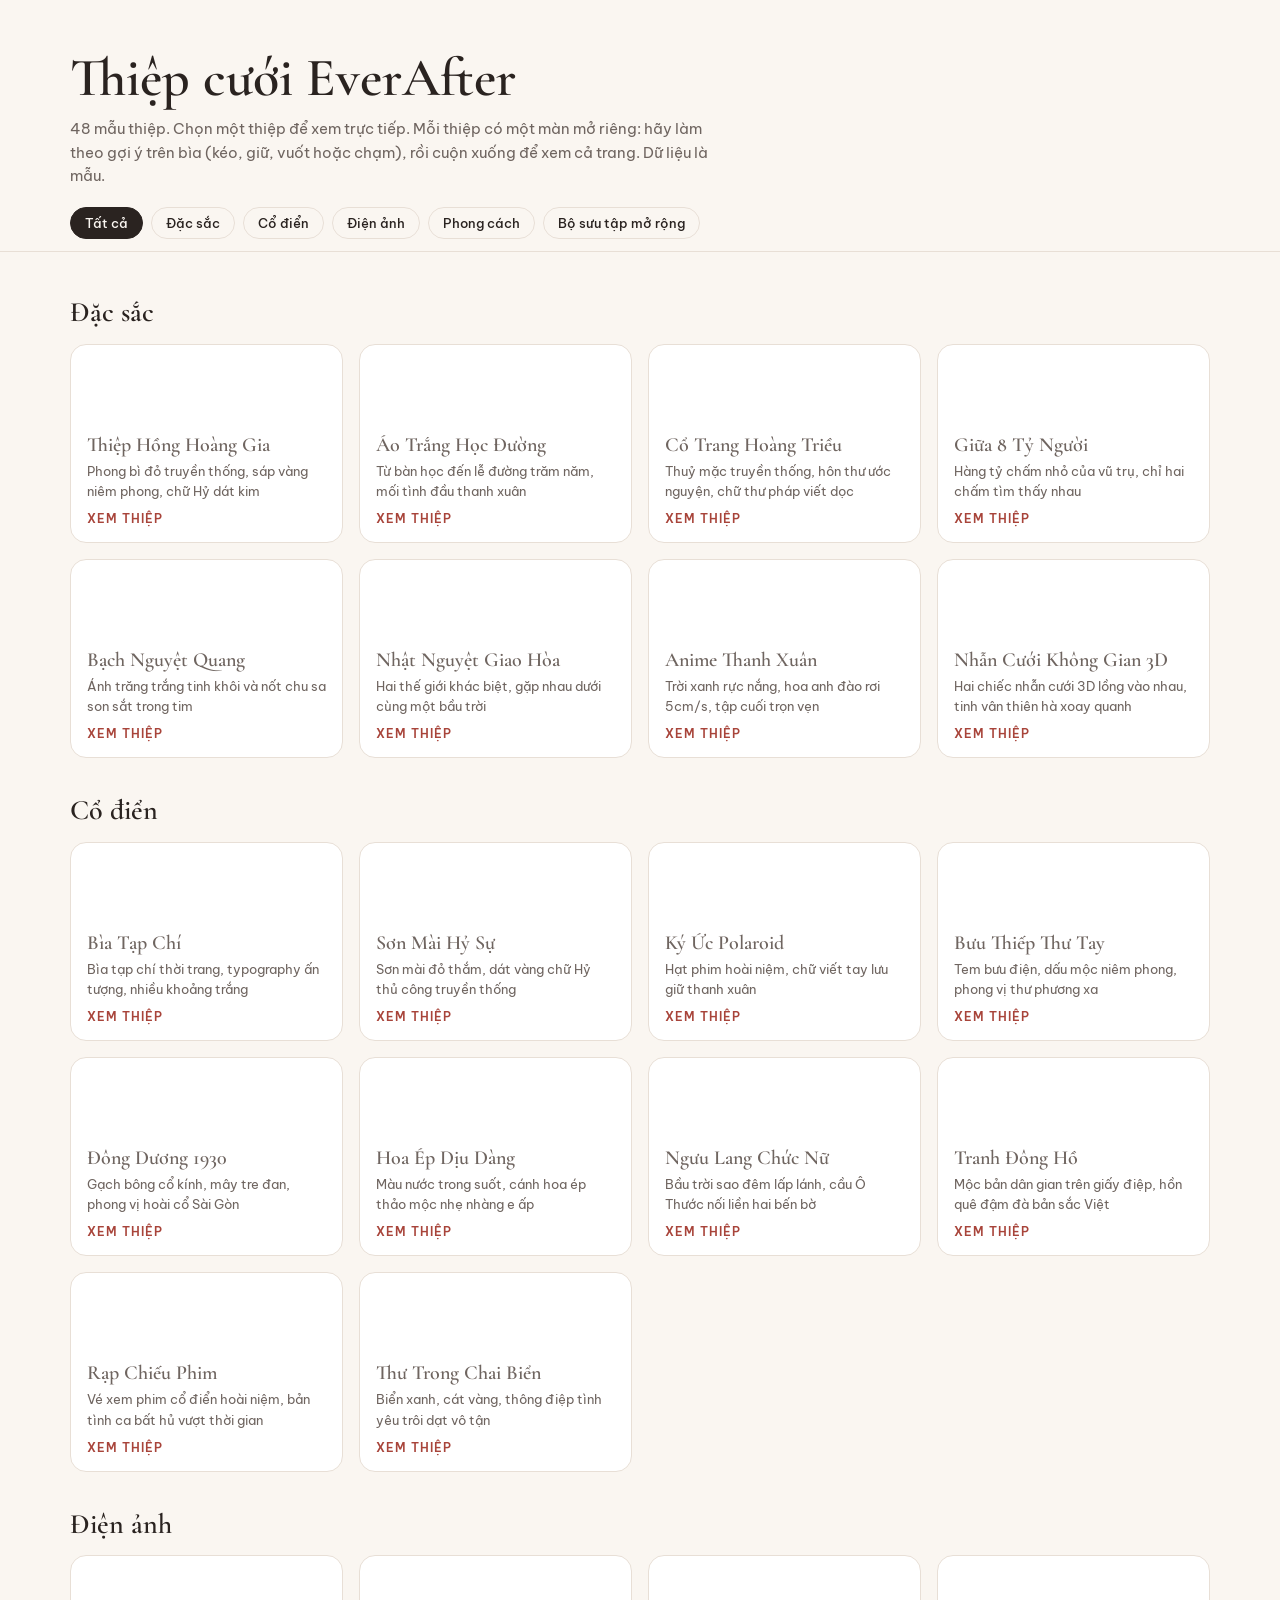
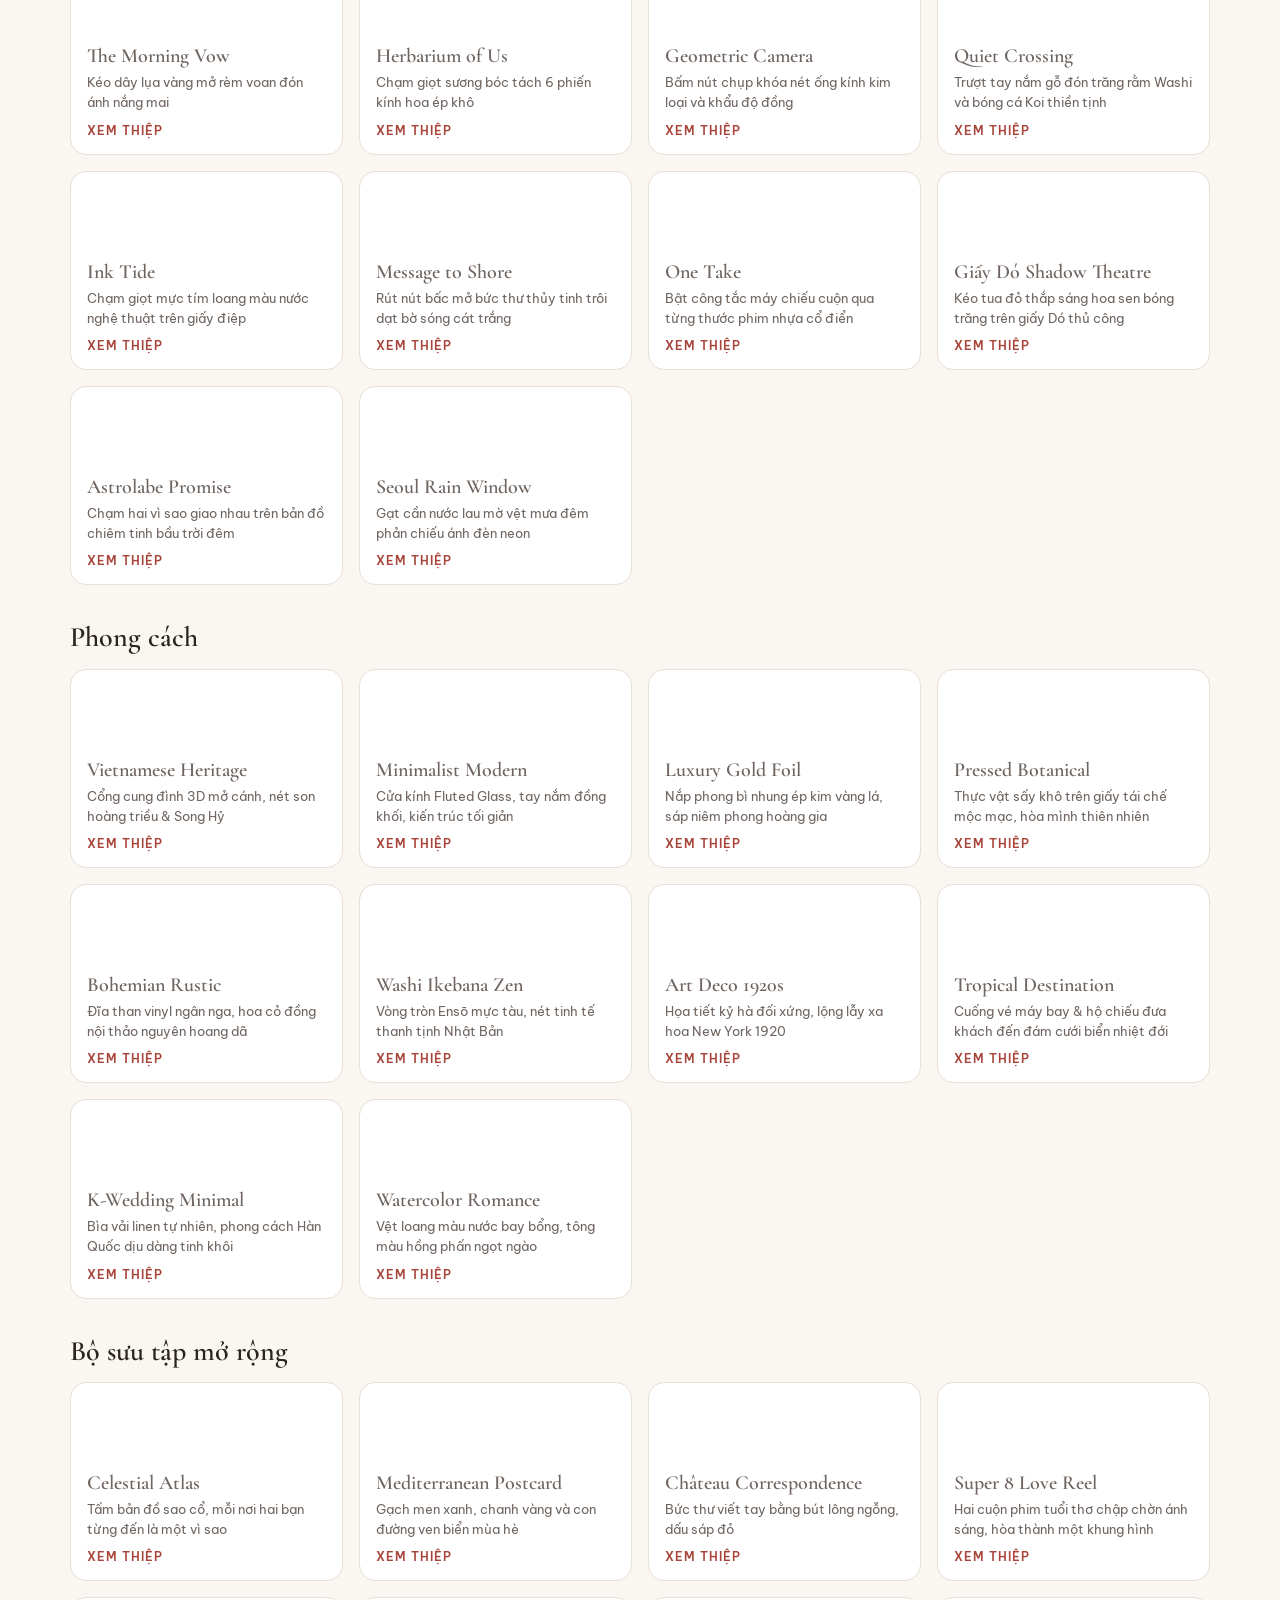
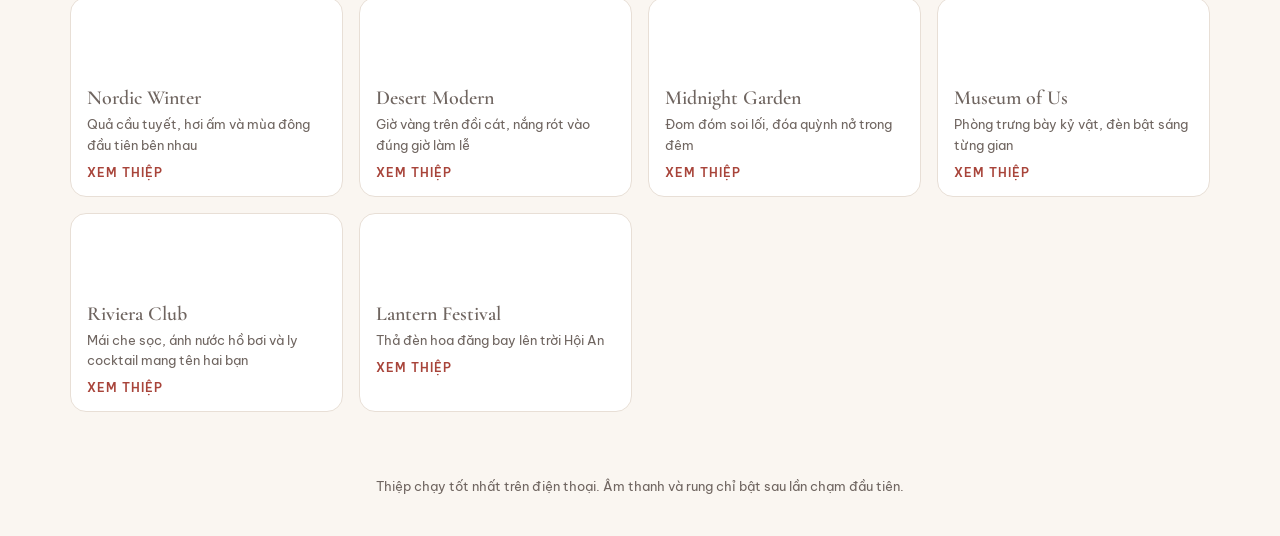
==== index.html @ 759ef0fe "Add the 48 EverAfter wedding cards and a gallery page Static site: index.html gallery with a phone-f" ====
<!doctype html>
<html lang="vi">
<head>
<meta charset="utf-8">
<meta name="viewport" content="width=device-width, initial-scale=1">
<title>EverAfter · Thiệp cưới</title>
<meta name="description" content="48 mẫu thiệp cưới tương tác của EverAfter. Chọn một thiệp để xem trực tiếp.">
<link rel="preconnect" href="https://fonts.googleapis.com">
<link rel="preconnect" href="https://fonts.gstatic.com" crossorigin>
<link rel="stylesheet" href="https://fonts.googleapis.com/css2?family=Be+Vietnam+Pro:wght@400;500;600&family=Cormorant+Garamond:ital,wght@0,500;0,600;1,500&display=swap">
<style>
  :root {
    --bg: #faf6f1; --card: #ffffff; --ink: #2a2320; --muted: #6f6560; --line: #e8dfd6; --accent: #a8443a;
    --serif: 'Cormorant Garamond', Georgia, serif; --sans: 'Be Vietnam Pro', system-ui, sans-serif;
  }
  @media (prefers-color-scheme: dark) {
    :root { --bg: #16121a; --card: #211c26; --ink: #f2ecf3; --muted: #b5aab8; --line: #352e3c; --accent: #e8a86a; }
  }
  * { box-sizing: border-box; }
  body { margin: 0; background: var(--bg); color: var(--ink); font: 400 15px/1.55 var(--sans); }
  header { max-width: 1180px; margin: 0 auto; padding: 48px 20px 8px; }
  h1 { font: 600 clamp(34px, 6vw, 54px)/1.1 var(--serif); margin: 0 0 10px; }
  header p { color: var(--muted); max-width: 640px; margin: 0; }
  nav { position: sticky; top: 0; z-index: 5; background: color-mix(in srgb, var(--bg) 92%, transparent); backdrop-filter: blur(8px); border-bottom: 1px solid var(--line); }
  nav .in { max-width: 1180px; margin: 0 auto; padding: 12px 20px; display: flex; gap: 8px; overflow-x: auto; scrollbar-width: none; }
  nav button { flex: none; font: 500 13px var(--sans); color: var(--ink); background: transparent; border: 1px solid var(--line); border-radius: 999px; padding: 7px 14px; cursor: pointer; }
  nav button[aria-pressed="true"] { background: var(--ink); color: var(--bg); border-color: var(--ink); }
  main { max-width: 1180px; margin: 0 auto; padding: 8px 20px 64px; }
  h2 { font: 600 28px/1.2 var(--serif); margin: 36px 0 14px; }
  .grid { display: grid; grid-template-columns: repeat(auto-fill, minmax(230px, 1fr)); gap: 16px; }
  .tile { display: flex; flex-direction: column; background: var(--card); border: 1px solid var(--line); border-radius: 16px; overflow: hidden; cursor: pointer; text-align: left; padding: 0; font: inherit; color: inherit; transition: transform .2s, box-shadow .2s; }
  .tile:hover { transform: translateY(-3px); box-shadow: 0 12px 30px rgb(0 0 0 / .08); }
  .tile:focus-visible { outline: 2px solid var(--accent); outline-offset: 3px; }
  .sw { display: flex; height: 74px; }
  .sw i { flex: 1; }
  .tile .body { padding: 14px 16px 16px; display: grid; gap: 4px; }
  .tile b { font: 600 20px/1.2 var(--serif); }
  .tile span { color: var(--muted); font-size: 13px; }
  .tile em { font-style: normal; color: var(--accent); font: 600 12px var(--sans); letter-spacing: .08em; text-transform: uppercase; margin-top: 6px; }
  dialog { border: 0; padding: 0; background: transparent; max-width: none; max-height: none; width: 100vw; height: 100dvh; }
  dialog::backdrop { background: rgb(10 8 12 / .82); }
  .viewer { height: 100%; display: flex; flex-direction: column; align-items: center; gap: 12px; padding: 14px 16px; }
  .bar { width: min(430px, 100%); display: flex; align-items: center; gap: 8px; color: #fff; }
  .bar b { flex: 1; font: 600 20px var(--serif); white-space: nowrap; overflow: hidden; text-overflow: ellipsis; }
  .bar a, .bar button { font: 500 13px var(--sans); color: #fff; background: rgb(255 255 255 / .12); border: 1px solid rgb(255 255 255 / .25); border-radius: 999px; padding: 7px 12px; cursor: pointer; text-decoration: none; }
  .phone { flex: 1; width: min(430px, 100%); border-radius: 26px; overflow: hidden; background: #000; border: 1px solid rgb(255 255 255 / .2); }
  .phone iframe { width: 100%; height: 100%; border: 0; display: block; }
  footer { text-align: center; color: var(--muted); font-size: 13px; padding: 0 20px 40px; }
  @media (max-width: 560px) { .phone { border-radius: 14px; } .viewer { padding: 8px; } }
</style>
</head>
<body>
<header>
  <h1>Thiệp cưới EverAfter</h1>
  <p id="lede">Chọn một thiệp để xem trực tiếp. Mỗi thiệp có một màn mở riêng: hãy làm theo gợi ý trên bìa (kéo, giữ, vuốt hoặc chạm), rồi cuộn xuống để xem cả trang. Dữ liệu là mẫu.</p>
</header>
<nav aria-label="Lọc theo nhóm"><div class="in" id="filters"></div></nav>
<main id="list"></main>
<footer>Thiệp chạy tốt nhất trên điện thoại. Âm thanh và rung chỉ bật sau lần chạm đầu tiên.</footer>

<dialog id="dlg" aria-label="Xem thiệp">
  <div class="viewer">
    <div class="bar"><b id="dlgName"></b><button type="button" id="replay">Xem lại</button><a id="full" target="_blank" rel="noopener">Toàn màn hình</a><button type="button" id="close" aria-label="Đóng">Đóng</button></div>
    <div class="phone"><iframe id="frame" title="Thiệp cưới" allow="autoplay; fullscreen; accelerometer; gyroscope"></iframe></div>
  </div>
</dialog>

<script src="editor/core/styles.js"></script>
<script>
(() => {
  const ORDER = [
    ['8 Mẫu Mới', 'Đặc sắc'], ['10 Cổ Điển', 'Cổ điển'], ['10 Cinematic 3s', 'Điện ảnh'],
    ['10 Suite Hiện Đại', 'Phong cách'], ['Bộ sưu tập mở rộng', 'Bộ sưu tập mở rộng'],
  ];
  const cards = window.EA_STYLES || [];
  const esc = s => String(s ?? '').replace(/[&<>"']/g, c => ({ '&': '&amp;', '<': '&lt;', '>': '&gt;', '"': '&quot;', "'": '&#39;' }[c]));
  const url = id => `editor/invitation.html?style=${encodeURIComponent(id)}`;
  const list = document.getElementById('list'), filters = document.getElementById('filters');
  document.getElementById('lede').textContent = `${cards.length} mẫu thiệp. Chọn một thiệp để xem trực tiếp. Mỗi thiệp có một màn mở riêng: hãy làm theo gợi ý trên bìa (kéo, giữ, vuốt hoặc chạm), rồi cuộn xuống để xem cả trang. Dữ liệu là mẫu.`;
  list.innerHTML = ORDER.map(([key, label]) => {
    const g = cards.filter(c => c.groupLabel === key);
    if (!g.length) return '';
    return `<section data-group="${esc(label)}"><h2>${esc(label)}</h2><div class="grid">${g.map(c => `
      <button class="tile" type="button" data-id="${esc(c.id)}">
        <span class="sw" aria-hidden="true">${(c.swatches || []).map(s => `<i style="background:${esc(s)}"></i>`).join('')}</span>
        <span class="body"><b>${esc(c.name)}</b><span>${esc(c.mood)}</span><em>Xem thiệp</em></span>
      </button>`).join('')}</div></section>`;
  }).join('');
  const groups = ['Tất cả', ...ORDER.map(o => o[1]).filter(l => list.querySelector(`[data-group="${l}"]`))];
  filters.innerHTML = groups.map((g, i) => `<button type="button" aria-pressed="${i === 0}">${esc(g)}</button>`).join('');
  filters.addEventListener('click', e => {
    const b = e.target.closest('button'); if (!b) return;
    filters.querySelectorAll('button').forEach(x => x.setAttribute('aria-pressed', String(x === b)));
    list.querySelectorAll('section').forEach(s => { s.hidden = b.textContent !== 'Tất cả' && s.dataset.group !== b.textContent; });
  });

  const dlg = document.getElementById('dlg'), frame = document.getElementById('frame');
  let current = null;
  const open = id => {
    const c = cards.find(x => x.id === id); if (!c) return;
    current = id;
    document.getElementById('dlgName').textContent = c.name;
    document.getElementById('full').href = url(id);
    frame.src = `${url(id)}&t=${Date.now()}`;
    if (!dlg.open) dlg.showModal();
    try { history.replaceState(null, '', '#' + id); } catch {}
  };
  const close = () => { dlg.close(); };
  dlg.addEventListener('close', () => { frame.src = 'about:blank'; try { history.replaceState(null, '', location.pathname); } catch {} });
  list.addEventListener('click', e => { const t = e.target.closest('.tile'); if (t) open(t.dataset.id); });
  document.getElementById('close').addEventListener('click', close);
  document.getElementById('replay').addEventListener('click', () => {
    try { frame.contentWindow.sessionStorage.clear(); } catch {}
    open(current);
  });
  if (location.hash.length > 1) open(decodeURIComponent(location.hash.slice(1)));
})();
</script>
</body>
</html>
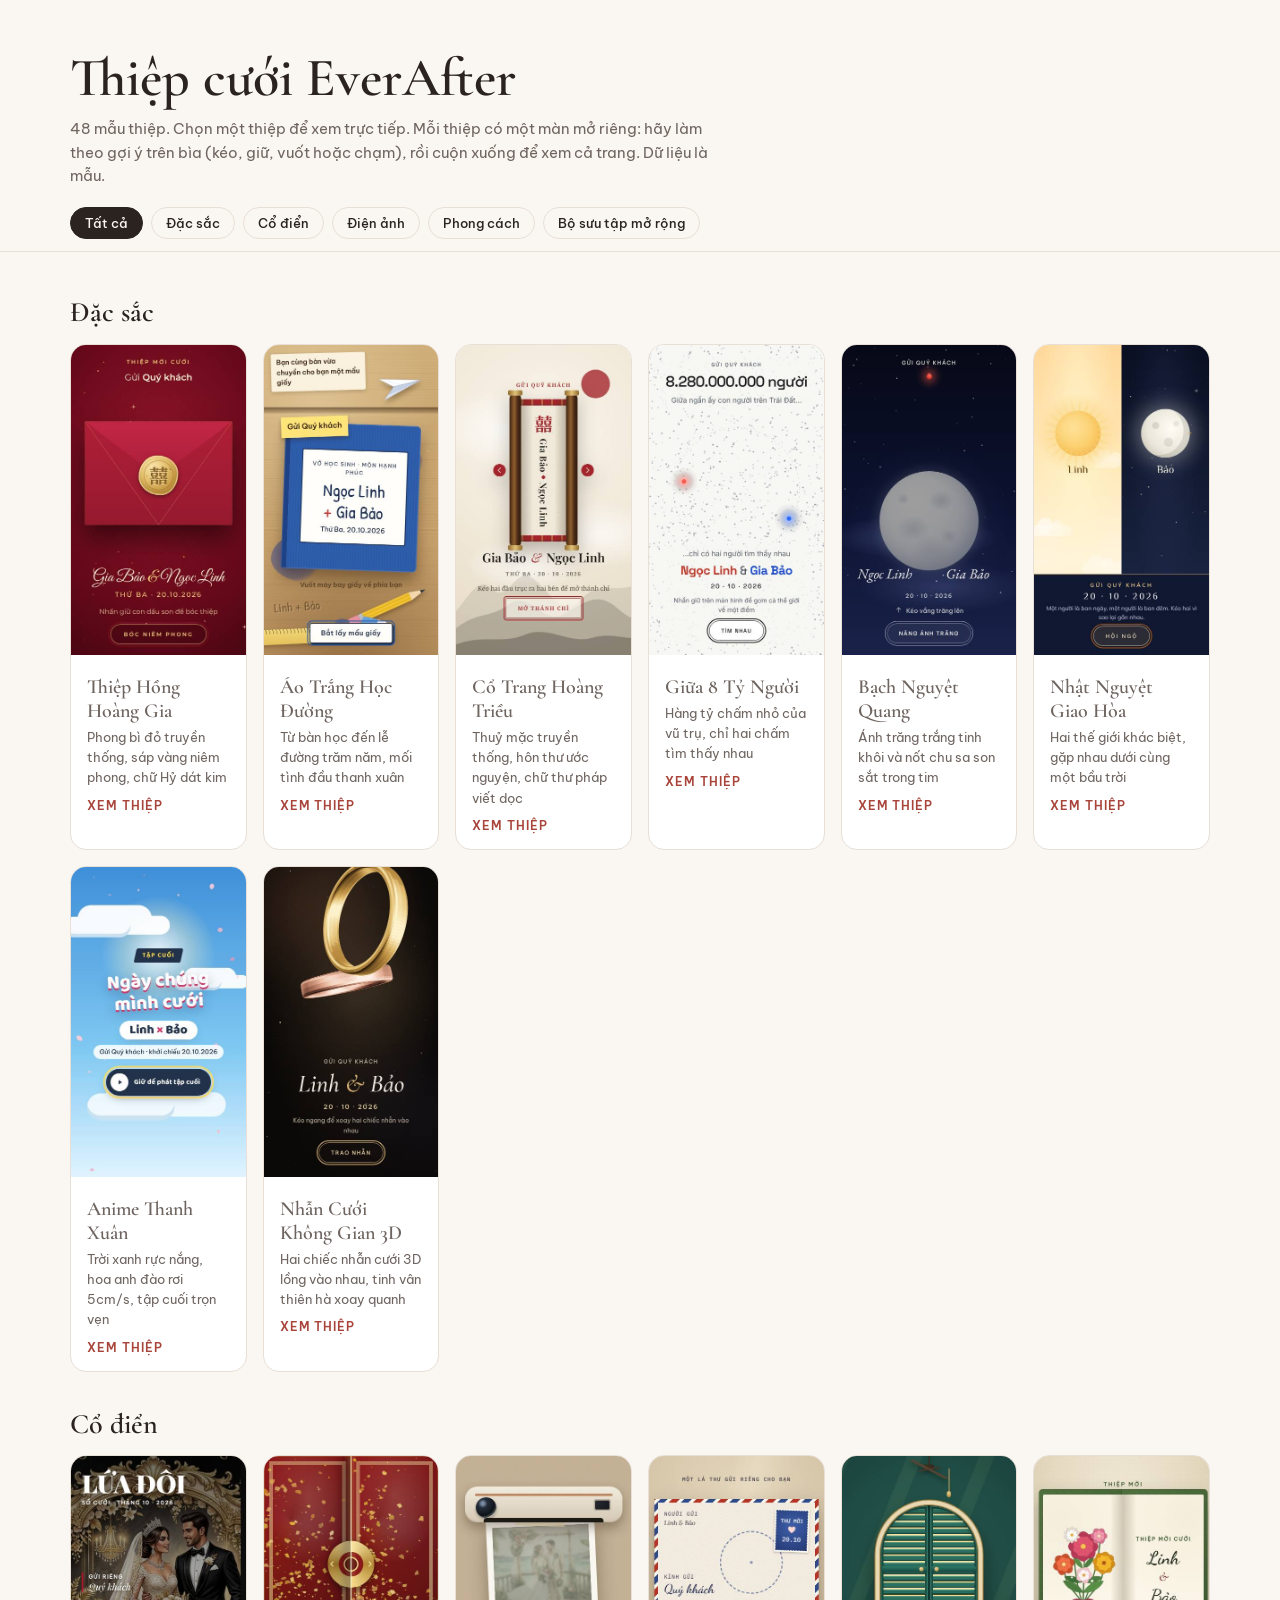
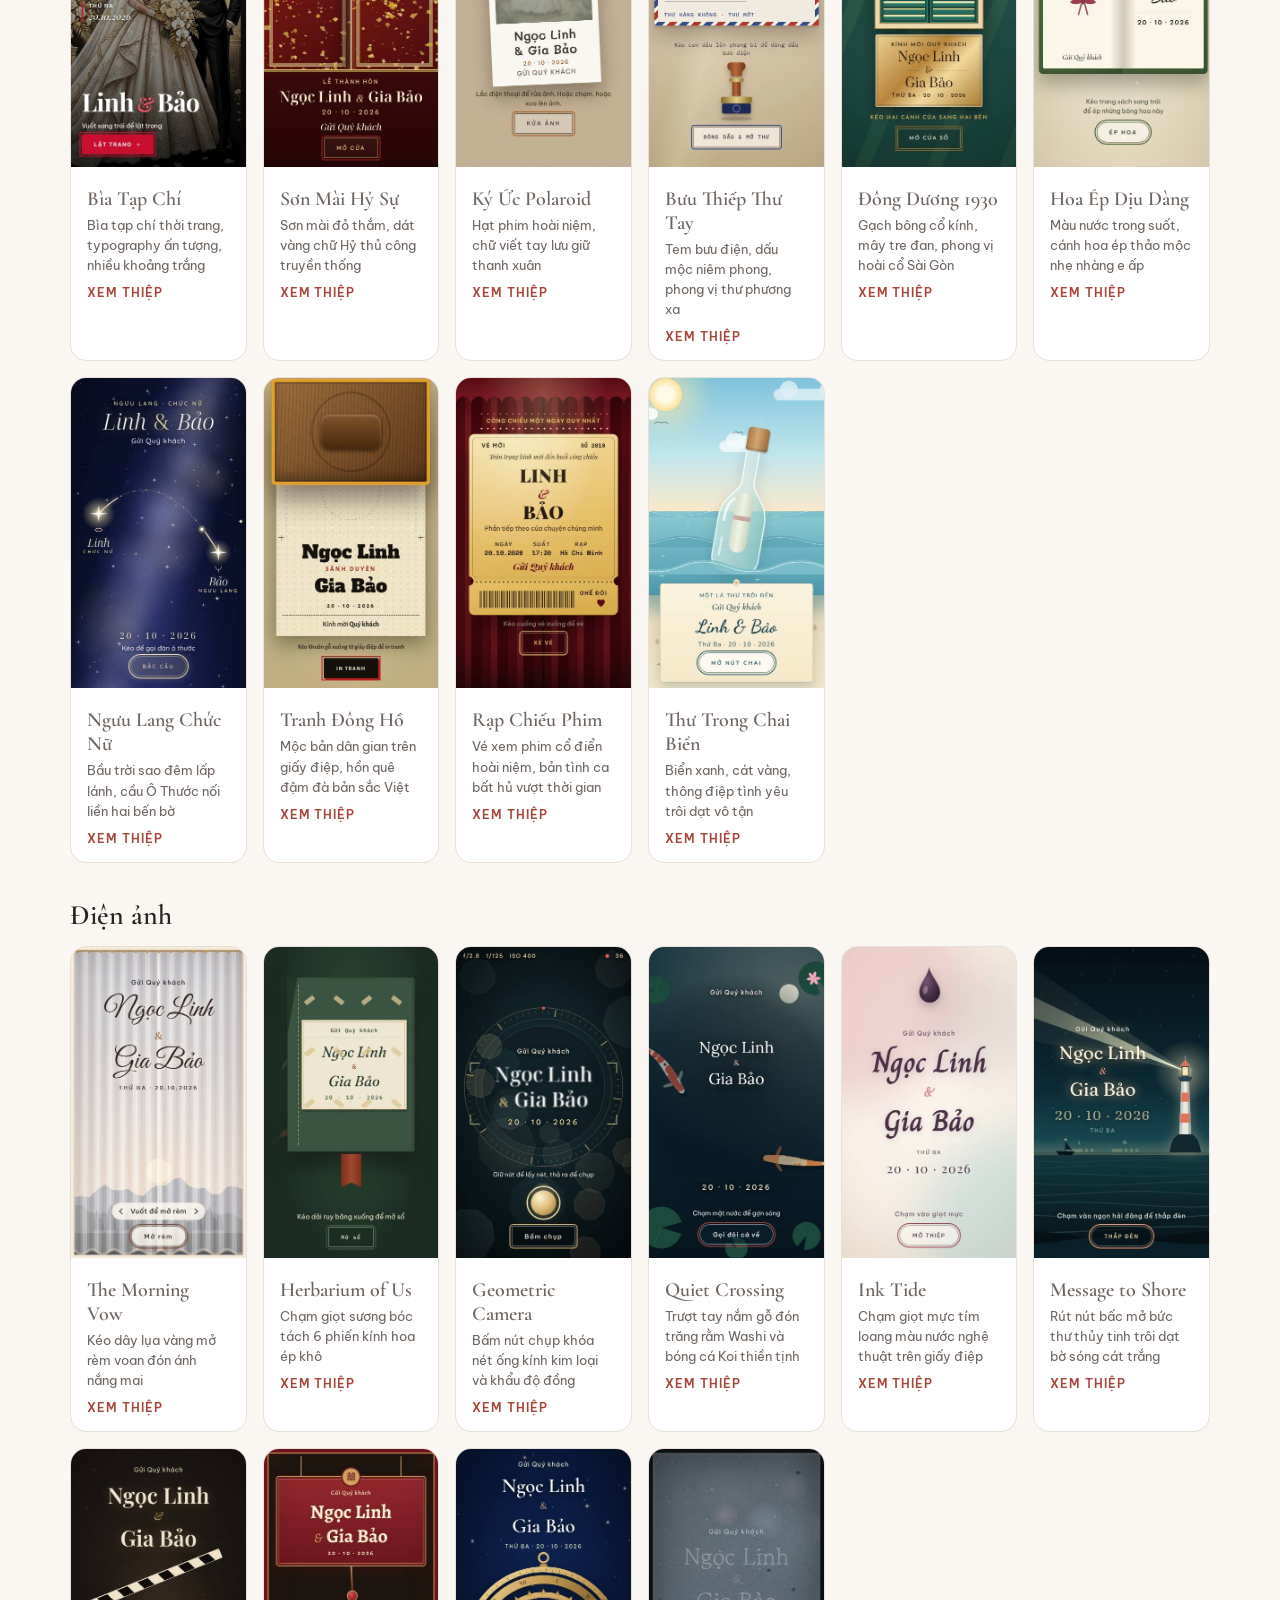
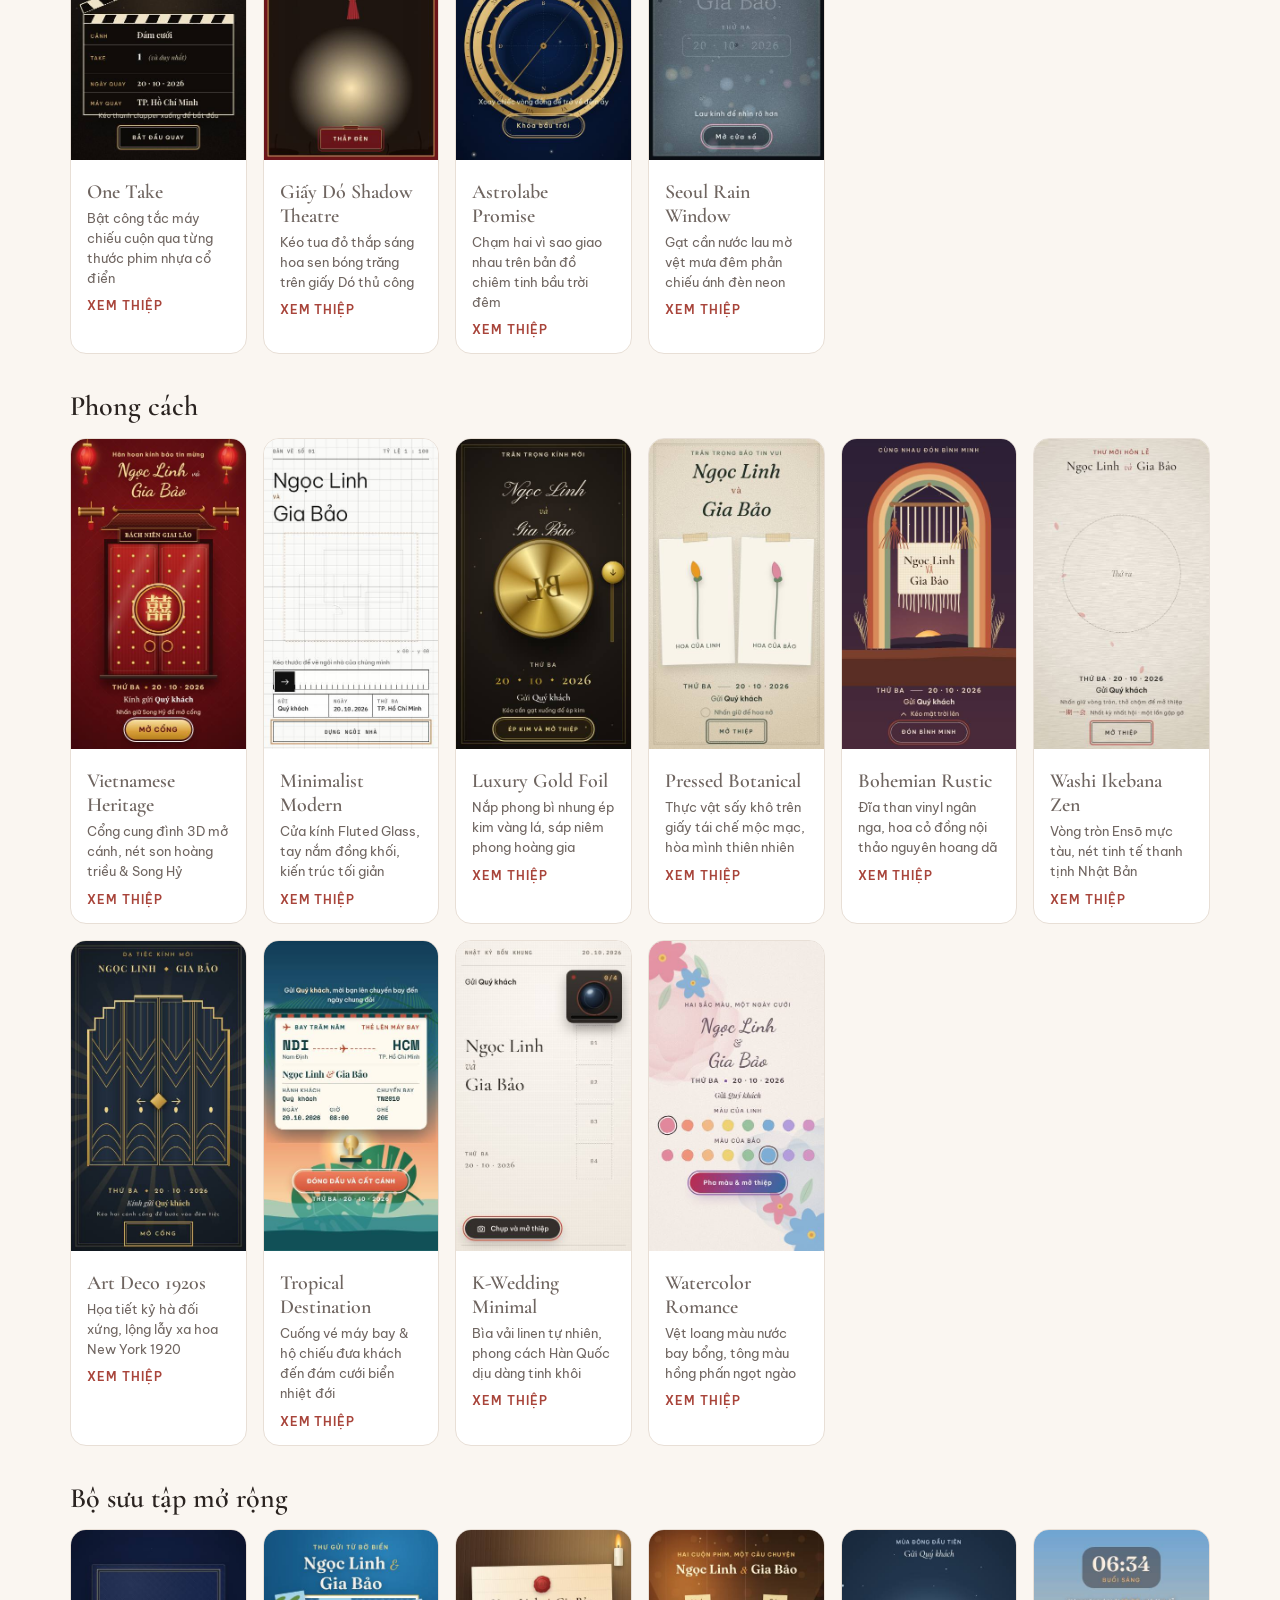
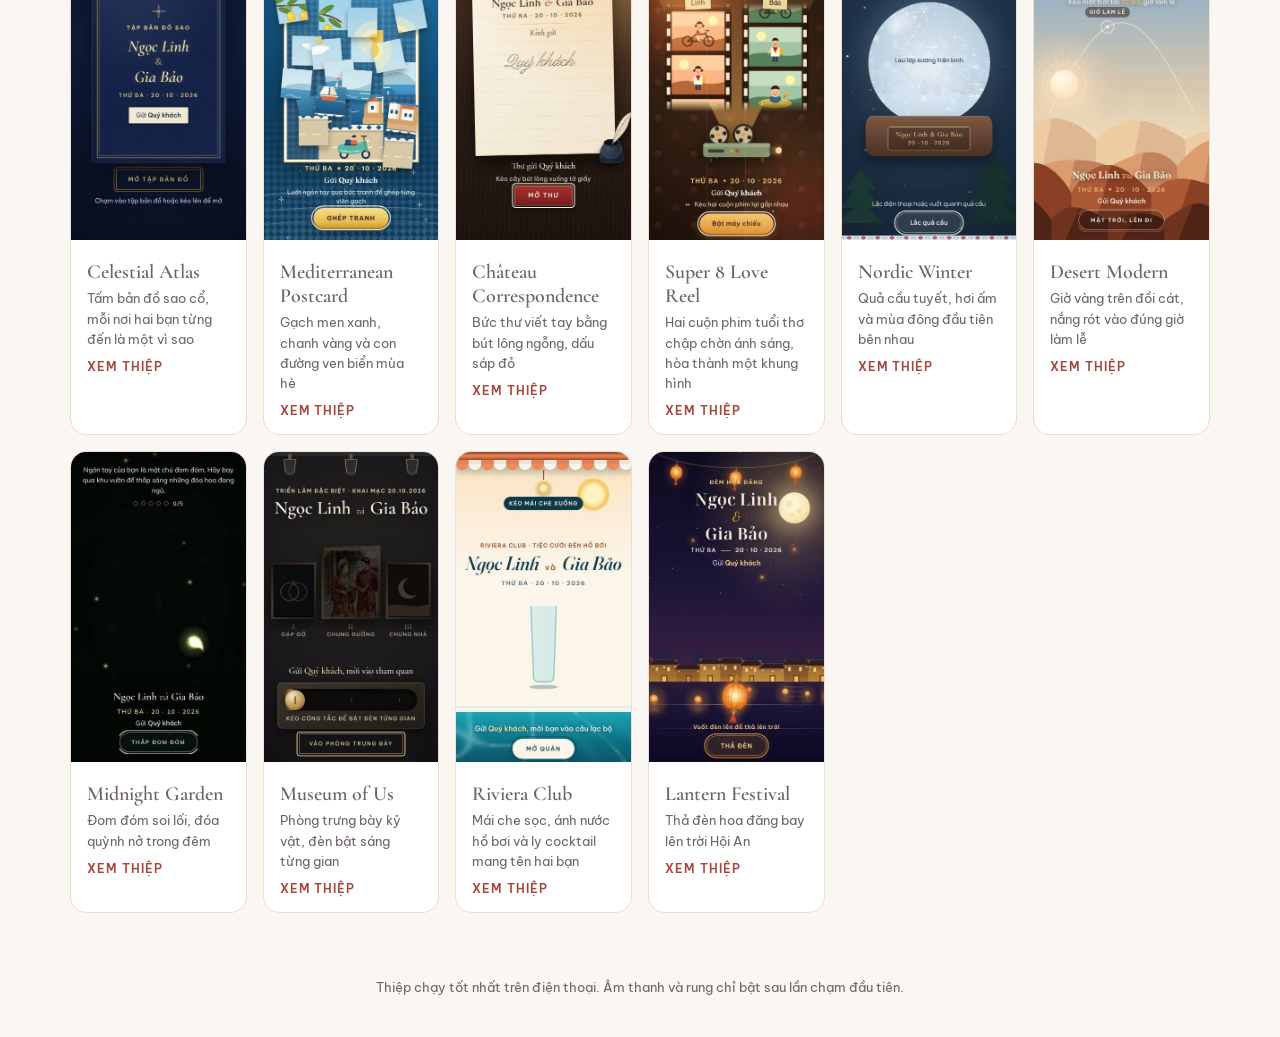
==== commit 4b0eeba2: "Show a cover image of each card in the gallery Each tile now shows a screenshot of the card's cover " ====
--- a/index.html
+++ b/index.html
@@ -27,11 +27,14 @@
   nav button[aria-pressed="true"] { background: var(--ink); color: var(--bg); border-color: var(--ink); }
   main { max-width: 1180px; margin: 0 auto; padding: 8px 20px 64px; }
   h2 { font: 600 28px/1.2 var(--serif); margin: 36px 0 14px; }
-  .grid { display: grid; grid-template-columns: repeat(auto-fill, minmax(230px, 1fr)); gap: 16px; }
+  .grid { display: grid; grid-template-columns: repeat(auto-fill, minmax(170px, 1fr)); gap: 16px; }
   .tile { display: flex; flex-direction: column; background: var(--card); border: 1px solid var(--line); border-radius: 16px; overflow: hidden; cursor: pointer; text-align: left; padding: 0; font: inherit; color: inherit; transition: transform .2s, box-shadow .2s; }
   .tile:hover { transform: translateY(-3px); box-shadow: 0 12px 30px rgb(0 0 0 / .08); }
   .tile:focus-visible { outline: 2px solid var(--accent); outline-offset: 3px; }
-  .sw { display: flex; height: 74px; }
+  .thumb { display: block; aspect-ratio: 390 / 693; background: var(--line); overflow: hidden; }
+  .thumb img { width: 100%; height: 100%; object-fit: cover; display: block; transition: transform .4s; }
+  .tile:hover .thumb img { transform: scale(1.03); }
+  .sw { display: flex; height: 6px; }
   .sw i { flex: 1; }
   .tile .body { padding: 14px 16px 16px; display: grid; gap: 4px; }
   .tile b { font: 600 20px/1.2 var(--serif); }
@@ -46,7 +49,7 @@
   .phone { flex: 1; width: min(430px, 100%); border-radius: 26px; overflow: hidden; background: #000; border: 1px solid rgb(255 255 255 / .2); }
   .phone iframe { width: 100%; height: 100%; border: 0; display: block; }
   footer { text-align: center; color: var(--muted); font-size: 13px; padding: 0 20px 40px; }
-  @media (max-width: 560px) { .phone { border-radius: 14px; } .viewer { padding: 8px; } }
+  @media (max-width: 560px) { .grid { grid-template-columns: repeat(2, 1fr); gap: 10px; } .tile .body { padding: 10px 12px 12px; } .tile b { font-size: 17px; } .phone { border-radius: 14px; } .viewer { padding: 8px; } }
 </style>
 </head>
 <body>
@@ -82,6 +85,7 @@
     if (!g.length) return '';
     return `<section data-group="${esc(label)}"><h2>${esc(label)}</h2><div class="grid">${g.map(c => `
       <button class="tile" type="button" data-id="${esc(c.id)}">
+        <span class="thumb"><img src="assets/thumbs/${esc(c.id)}.jpg" alt="Bìa thiệp ${esc(c.name)}" loading="lazy" width="390" height="693"></span>
         <span class="sw" aria-hidden="true">${(c.swatches || []).map(s => `<i style="background:${esc(s)}"></i>`).join('')}</span>
         <span class="body"><b>${esc(c.name)}</b><span>${esc(c.mood)}</span><em>Xem thiệp</em></span>
       </button>`).join('')}</div></section>`;
